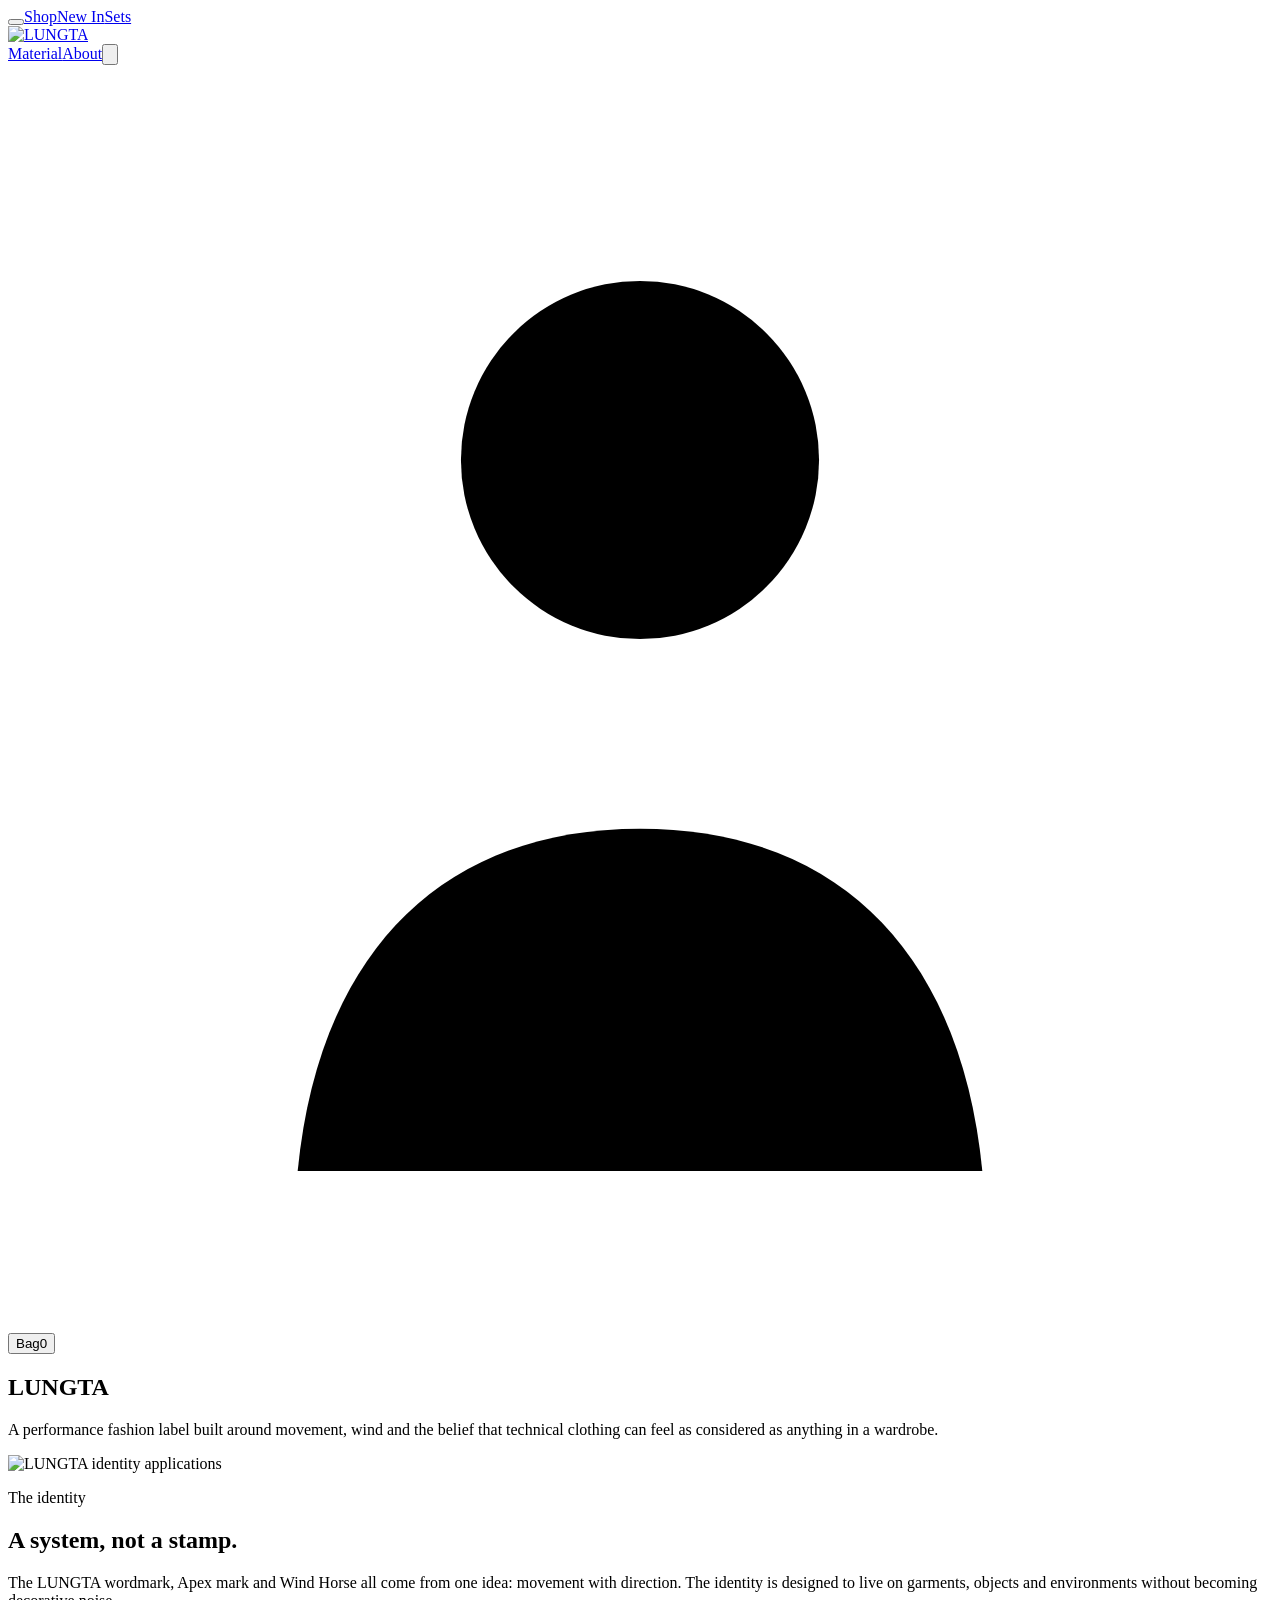
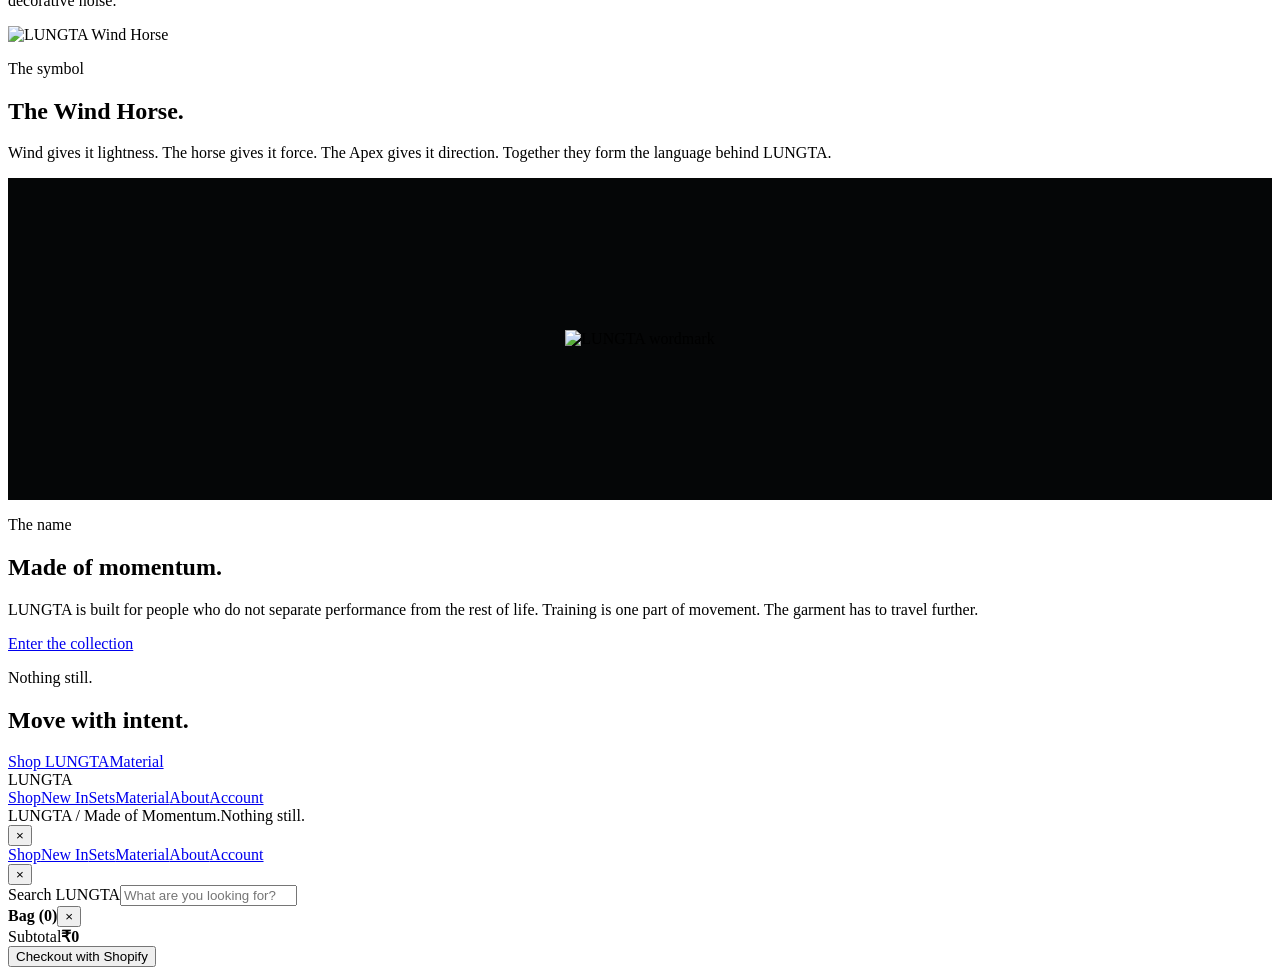
==== about.html @ 59763c2f "Add files via upload" ====
<!doctype html><html lang="en"><head><meta charset="utf-8"><meta name="viewport" content="width=device-width,initial-scale=1,viewport-fit=cover"><meta name="theme-color" content="#f4f1ea"><title>About | LUNGTA</title><meta name="description" content="The world and identity of LUNGTA."><link rel="icon" href="assets/img/favicon.png"><link rel="stylesheet" href="assets/css/styles.css"></head>
<body class="inner-page editorial-page" data-header="dark">
<header class="site-header" data-theme="dark"><div class="header-side left"><button class="menu-button" id="menuButton"></button><a class="nav-link desktop-only" href="shop.html">Shop</a><a class="nav-link desktop-only" href="shop.html?filter=new">New In</a><a class="nav-link desktop-only" href="shop.html?filter=sets">Sets</a></div><a class="header-brand" href="index.html"><img class="wordmark" src="assets/img/wordmark.png" alt="LUNGTA"><img class="apex" src="assets/img/apex.png" alt=""></a><div class="header-side right"><a class="nav-link desktop-only" href="material.html">Material</a><a class="nav-link desktop-only" href="about.html">About</a><button class="icon-button" id="searchButton"><svg viewBox="0 0 24 24"><circle cx="11" cy="11" r="6.7"></circle><path d="m16 16 4 4"></path></svg></button><a class="icon-button account-icon" href="account.html"><svg viewBox="0 0 24 24"><circle cx="12" cy="7.5" r="3.4"></circle><path d="M5.5 21c.4-4.1 2.7-6.5 6.5-6.5s6.1 2.4 6.5 6.5"></path></svg></a><button class="bag-button" id="bagButton"><span class="bag-label">Bag</span><span data-bag-count id="bagCount">0</span></button></div></header>
<main>
<section class="page-hero" data-header-theme="dark"><div class="page-hero-inner"><h1 class="page-title">LUNGTA</h1><p class="page-intro">A performance fashion label built around movement, wind and the belief that technical clothing can feel as considered as anything in a wardrobe.</p></div></section>
<section class="editorial-block"><div class="editorial-media wide" data-reveal><img src="assets/img/brand-applications.webp" alt="LUNGTA identity applications"></div><div class="editorial-copy" data-reveal><p class="eyebrow">The identity</p><h2 class="headline">A system, not a stamp.</h2><p class="body-copy">The LUNGTA wordmark, Apex mark and Wind Horse all come from one idea: movement with direction. The identity is designed to live on garments, objects and environments without becoming decorative noise.</p></div></section>
<section class="editorial-block reverse"><div class="editorial-media" data-reveal><img src="assets/img/wind-horse-mark.webp" alt="LUNGTA Wind Horse"></div><div class="editorial-copy" data-reveal><p class="eyebrow">The symbol</p><h2 class="headline">The Wind Horse.</h2><p class="body-copy">Wind gives it lightness. The horse gives it force. The Apex gives it direction. Together they form the language behind LUNGTA.</p></div></section>
<section class="editorial-block"><div class="editorial-media" data-reveal style="background:#050607;display:grid;place-items:center;padding:12%"><img src="assets/img/wordmark.png" alt="LUNGTA wordmark" style="object-fit:contain"></div><div class="editorial-copy" data-reveal><p class="eyebrow">The name</p><h2 class="headline">Made of momentum.</h2><p class="body-copy">LUNGTA is built for people who do not separate performance from the rest of life. Training is one part of movement. The garment has to travel further.</p><a class="text-link" href="shop.html">Enter the collection</a></div></section>
<section class="final-cta"><p class="eyebrow" data-reveal>Nothing still.</p><h2 class="display" data-reveal>Move with intent.</h2><div class="cta-actions" data-reveal><a class="button" href="shop.html">Shop LUNGTA</a><a class="button outline" href="material.html">Material</a></div></section>
</main>
<footer class="site-footer"><div class="footer-main"><div class="footer-name">LUNGTA</div><div class="footer-links"><a href="shop.html">Shop</a><a href="shop.html?filter=new">New In</a><a href="shop.html?filter=sets">Sets</a><a href="material.html">Material</a><a href="about.html">About</a><a href="account.html">Account</a></div></div><div class="footer-bottom"><span>LUNGTA / Made of Momentum.</span><span>Nothing still.</span></div></footer>
<div class="panel mobile-panel" id="mobileMenu"><button class="panel-close" data-close>×</button><nav><a href="shop.html">Shop</a><a href="shop.html?filter=new">New In</a><a href="shop.html?filter=sets">Sets</a><a href="material.html">Material</a><a href="about.html">About</a><a href="account.html">Account</a></nav></div><div class="panel search-panel" id="searchPanel"><button class="panel-close" data-close>×</button><div class="search-box"><label for="globalSearch">Search LUNGTA</label><input id="globalSearch" type="search" placeholder="What are you looking for?"></div></div><aside class="panel bag-drawer" id="bagDrawer"><div class="bag-inner"><div class="bag-head"><strong>Bag (<span data-bag-count>0</span>)</strong><button class="panel-close" data-close>×</button></div><div class="bag-body" id="bagBody"></div><div class="bag-footer"><div class="bag-total"><span>Subtotal</span><strong id="bagTotal">₹0</strong></div><button class="button" id="checkoutButton">Checkout with Shopify</button></div></div></aside><div class="toast" id="toast"></div>
<script src="assets/js/config.js"></script><script src="assets/js/catalog.js"></script><script src="assets/js/shopify.js"></script><script src="assets/js/site.js"></script></body></html>
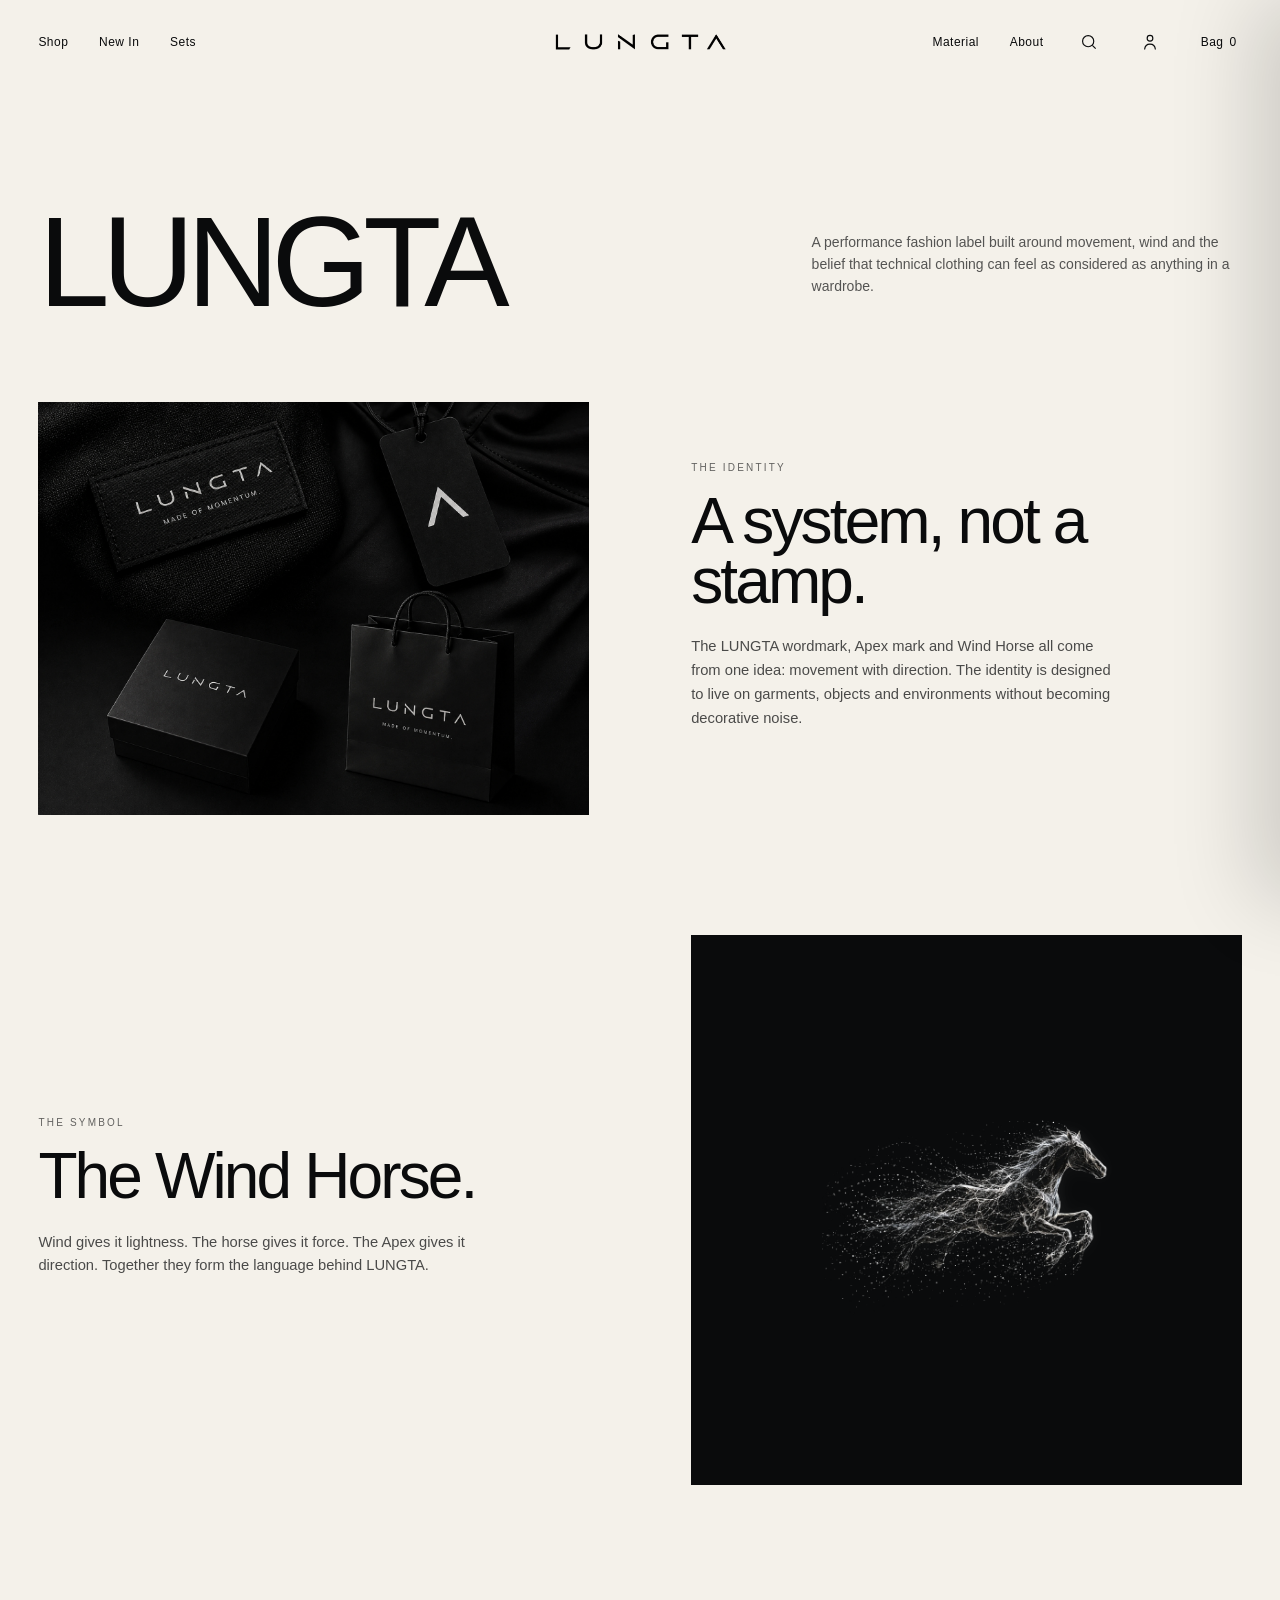
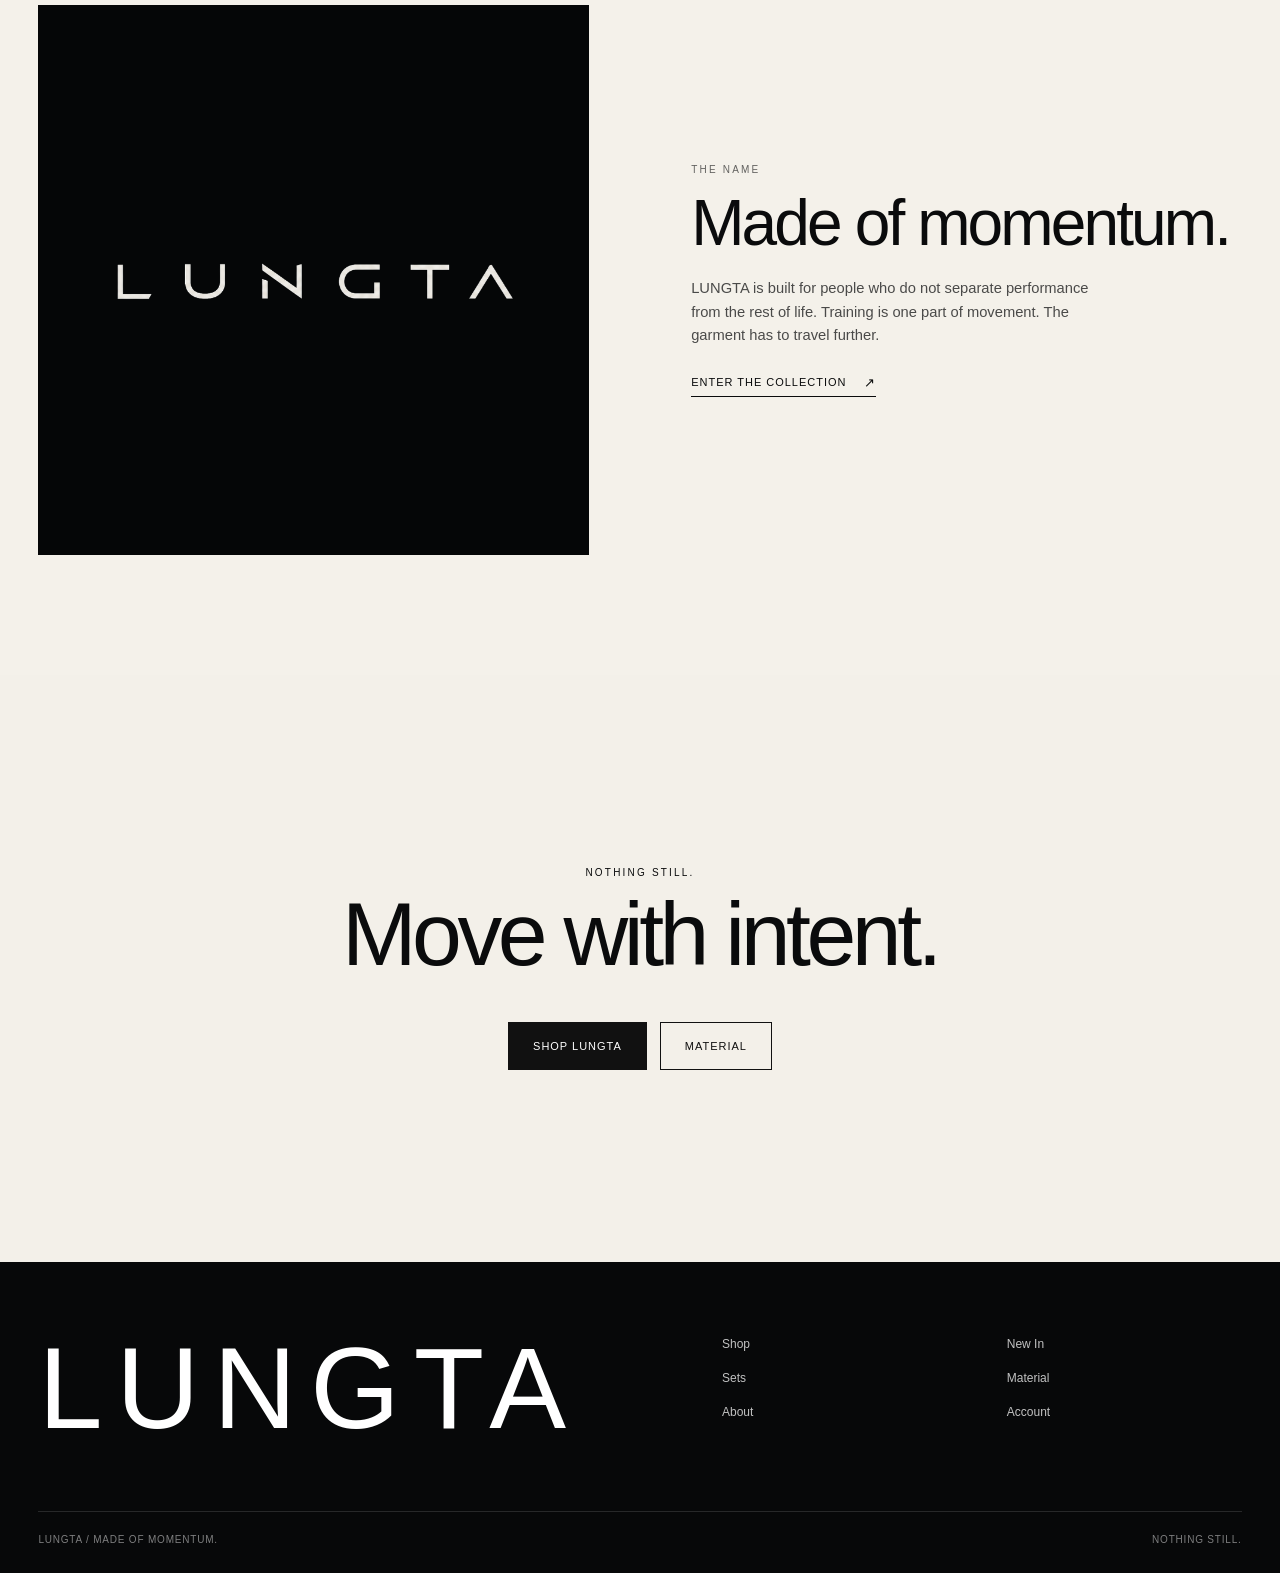
==== commit 585be4cb: "Load Wind Horse motion explicitly on About page" ====
--- a/about.html
+++ b/about.html
@@ -10,4 +10,4 @@
 </main>
 <footer class="site-footer"><div class="footer-main"><div class="footer-name">LUNGTA</div><div class="footer-links"><a href="shop.html">Shop</a><a href="shop.html?filter=new">New In</a><a href="shop.html?filter=sets">Sets</a><a href="material.html">Material</a><a href="about.html">About</a><a href="account.html">Account</a></div></div><div class="footer-bottom"><span>LUNGTA / Made of Momentum.</span><span>Nothing still.</span></div></footer>
 <div class="panel mobile-panel" id="mobileMenu"><button class="panel-close" data-close>×</button><nav><a href="shop.html">Shop</a><a href="shop.html?filter=new">New In</a><a href="shop.html?filter=sets">Sets</a><a href="material.html">Material</a><a href="about.html">About</a><a href="account.html">Account</a></nav></div><div class="panel search-panel" id="searchPanel"><button class="panel-close" data-close>×</button><div class="search-box"><label for="globalSearch">Search LUNGTA</label><input id="globalSearch" type="search" placeholder="What are you looking for?"></div></div><aside class="panel bag-drawer" id="bagDrawer"><div class="bag-inner"><div class="bag-head"><strong>Bag (<span data-bag-count>0</span>)</strong><button class="panel-close" data-close>×</button></div><div class="bag-body" id="bagBody"></div><div class="bag-footer"><div class="bag-total"><span>Subtotal</span><strong id="bagTotal">₹0</strong></div><button class="button" id="checkoutButton">Checkout with Shopify</button></div></div></aside><div class="toast" id="toast"></div>
-<script src="assets/js/config.js"></script><script src="assets/js/catalog.js"></script><script src="assets/js/shopify.js"></script><script src="assets/js/site.js"></script></body></html>
+<script src="assets/js/config.js"></script><script src="assets/js/catalog.js"></script><script src="assets/js/shopify.js"></script><script src="assets/js/site.js"></script><script src="assets/js/brand-motion.js?v=20260818-4" data-lungta-brand-motion></script></body></html>
--- a/assets/css/styles.css
+++ b/assets/css/styles.css
@@ -0,0 +1,30 @@
+:root{
+  --ink:#0a0b0c;--paper:#f3f0e9;--stone:#ded8cd;--white:#fff;--muted:#777872;--line:rgba(16,17,17,.16);
+  --pad:clamp(18px,3vw,52px);--header:84px;--ease:cubic-bezier(.22,.61,.36,1);--max:1480px;
+}
+*{box-sizing:border-box}html{scroll-behavior:smooth;background:var(--ink)}html.no-scroll{overflow:hidden}body{margin:0;color:var(--ink);font-family:"Helvetica Neue",Helvetica,Arial,sans-serif;background:var(--paper);-webkit-font-smoothing:antialiased;overflow-x:hidden}body.home{background:#080a0b;color:#fff}a{color:inherit;text-decoration:none}button,input,select{font:inherit}button{color:inherit}.sr-only{position:absolute;width:1px;height:1px;padding:0;margin:-1px;overflow:hidden;clip:rect(0,0,0,0);white-space:nowrap;border:0}
+.site-header{position:fixed;z-index:100;inset:0 0 auto;height:var(--header);padding:0 var(--pad);display:grid;grid-template-columns:1fr auto 1fr;align-items:center;transition:background .35s var(--ease),color .35s var(--ease),border-color .35s var(--ease);color:#fff;border-bottom:1px solid transparent}.site-header[data-theme="dark"]{color:var(--ink)}.site-header.scrolled[data-theme="dark"]{background:rgba(243,240,233,.92);backdrop-filter:blur(16px);border-color:rgba(10,11,12,.08)}.site-header.scrolled[data-theme="light"]{background:rgba(8,10,11,.28);backdrop-filter:blur(16px);border-color:rgba(255,255,255,.12)}
+.header-side{display:flex;align-items:center;gap:clamp(18px,2.4vw,38px);min-width:0}.header-side.right{justify-content:flex-end}.nav-link{font-size:12px;letter-spacing:.04em;position:relative;white-space:nowrap}.nav-link:after{content:"";position:absolute;left:0;right:0;bottom:-7px;height:1px;background:currentColor;transform:scaleX(0);transform-origin:right;transition:transform .42s var(--ease)}.nav-link:hover:after{transform:scaleX(1);transform-origin:left}.header-brand{width:clamp(170px,14vw,235px);height:36px;position:relative;display:grid;place-items:center}.header-brand img{position:absolute;max-width:100%;max-height:100%;object-fit:contain;filter:none;transition:opacity .45s var(--ease),transform .5s var(--ease),filter .5s var(--ease)}.header-brand .apex{width:31px;height:31px;opacity:0;transform:translateY(5px) scale(.8) rotate(-6deg)}.site-header[data-theme="dark"] .header-brand img{filter:brightness(0)}.site-header[data-theme="light"] .header-brand img{filter:none}.icon-button,.menu-button{border:0;background:none;padding:5px;display:grid;place-items:center;cursor:pointer}.icon-button svg{width:20px;height:20px;stroke:currentColor;fill:none;stroke-width:1.4}.bag-button{display:flex;align-items:center;gap:6px;border:0;background:none;padding:5px;cursor:pointer;font-size:12px;letter-spacing:.04em}.menu-button{display:none;width:26px;height:26px;position:relative}.menu-button:before,.menu-button:after{content:"";position:absolute;width:18px;height:1px;left:4px;background:currentColor}.menu-button:before{top:9px}.menu-button:after{top:16px}
+@media(hover:hover){.header-brand:hover .wordmark{opacity:0;transform:translateY(-3px) scale(.96);filter:blur(1.5px)}.site-header[data-theme="dark"] .header-brand:hover .wordmark{filter:brightness(0) blur(1.5px)}.header-brand:hover .apex{opacity:1;transform:none}.site-header[data-theme="dark"] .header-brand:hover .apex{filter:brightness(0)}}
+.hero{height:100svh;min-height:680px;position:relative;overflow:hidden;background:#73808b;color:#fff}.hero picture,.hero-media{position:absolute;inset:0;width:100%;height:100%}.hero-media{object-fit:cover;object-position:center;display:block;transform:scale(1.015);animation:heroIn 1.15s var(--ease) both}.hero:after{content:"";position:absolute;inset:0;background:linear-gradient(180deg,rgba(1,7,12,.24),rgba(1,7,12,.02) 38%,rgba(1,7,12,.07) 70%,rgba(1,7,12,.27));pointer-events:none}.hero-shop{position:absolute;z-index:3;left:50%;bottom:clamp(34px,6vh,64px);transform:translateX(-50%);display:inline-flex;align-items:center;justify-content:center;min-width:148px;height:46px;padding:0 24px;background:#fff;color:#0a0b0c;border:1px solid rgba(255,255,255,.88);font-size:12px;letter-spacing:.08em;text-transform:uppercase;transition:background .3s,color .3s,transform .3s}.hero-shop:hover{background:#0a0b0c;color:#fff;transform:translateX(-50%) translateY(-2px)}@keyframes heroIn{from{opacity:.72;transform:scale(1.035)}to{opacity:1;transform:scale(1.015)}}
+.section{position:relative}.section-inner{width:min(calc(100% - 2*var(--pad)),var(--max));margin:auto}.eyebrow{margin:0 0 18px;font-size:10px;letter-spacing:.22em;text-transform:uppercase;color:inherit;opacity:.62}.display{margin:0;font-size:clamp(45px,7vw,112px);font-weight:500;letter-spacing:-.05em;line-height:.87}.headline{margin:0;font-size:clamp(36px,5vw,78px);font-weight:500;letter-spacing:-.045em;line-height:.94}.body-copy{font-size:clamp(14px,1.15vw,17px);line-height:1.62;color:inherit;opacity:.72;max-width:430px}.text-link{display:inline-flex;align-items:center;gap:18px;padding-bottom:6px;border-bottom:1px solid currentColor;font-size:11px;letter-spacing:.09em;text-transform:uppercase}.text-link:after{content:"↗";font-size:13px;transition:transform .3s}.text-link:hover:after{transform:translate(3px,-3px)}
+.element-section{min-height:110svh;background:#060708;color:#fff;display:grid;place-items:center;overflow:hidden}.element-grid{display:grid;grid-template-columns:minmax(0,1.3fr) minmax(300px,.7fr);gap:8vw;align-items:center;padding:150px 0 110px}.wind-object{position:relative;min-height:min(68vw,760px);display:grid;place-items:center}.wind-object img{width:min(100%,780px);height:auto;display:block}.wind-object:before{content:"";position:absolute;width:55%;height:55%;border-radius:50%;background:rgba(255,255,255,.035);filter:blur(45px)}
+.nature-section{height:100svh;min-height:720px;overflow:hidden;background:#343c42;color:#fff}.nature-media{position:absolute;inset:-3% 0;width:100%;height:106%;object-fit:cover;object-position:center}.nature-section:after{content:"";position:absolute;inset:0;background:linear-gradient(90deg,rgba(4,7,9,.58),rgba(4,7,9,.05) 54%,rgba(4,7,9,.12))}.nature-copy{position:absolute;z-index:2;left:var(--pad);bottom:clamp(54px,10vh,110px);max-width:560px}.nature-copy .headline{max-width:540px}.nature-copy .body-copy{margin:24px 0 28px}
+.product-section{background:#e8e3d8;color:#121313;padding:150px 0}.product-editorial{display:grid;grid-template-columns:minmax(0,1.2fr) minmax(320px,.8fr);gap:7vw;align-items:center}.product-image{aspect-ratio:5/6;overflow:hidden;background:#23292c}.product-image img{width:100%;height:100%;object-fit:cover;object-position:48% 50%;display:block;transition:transform .9s var(--ease)}.product-image:hover img{transform:scale(1.018)}.product-info{max-width:520px}.product-info .body-copy{margin:24px 0 34px}.product-points{border-top:1px solid var(--line);margin-bottom:34px}.product-point{display:grid;grid-template-columns:44px 1fr;gap:16px;padding:17px 0;border-bottom:1px solid var(--line);font-size:12px}.product-point span:first-child{font-size:9px;letter-spacing:.15em;opacity:.45}
+.horse-section{min-height:100svh;background:#050607;color:#fff;display:grid;place-items:center;padding:120px var(--pad);overflow:hidden}.horse-layout{width:min(100%,var(--max));display:grid;grid-template-columns:1.15fr .85fr;align-items:center;gap:5vw}.horse-visual{position:relative;aspect-ratio:1/1}.horse-visual img{width:100%;height:100%;object-fit:contain}.horse-copy .headline{max-width:520px}.horse-copy .body-copy{margin:22px 0 0}.horse-mark{margin-top:42px;width:64px;filter:none}
+.applications-section{background:#0a0b0c;color:#fff;padding:140px 0}.applications-head{display:flex;justify-content:space-between;align-items:flex-end;gap:30px;margin-bottom:55px}.applications-frame{aspect-ratio:4/3;overflow:hidden;background:#050606}.applications-frame img{width:100%;height:100%;object-fit:cover;display:block;transition:transform 1.2s var(--ease)}.applications-frame:hover img{transform:scale(1.012)}
+.final-cta{background:#f3f0e9;color:#0a0b0c;padding:clamp(100px,15vw,210px) var(--pad);text-align:center}.final-cta .display{max-width:1050px;margin:0 auto 48px}.cta-actions{display:flex;gap:13px;justify-content:center;flex-wrap:wrap}.button{height:48px;padding:0 24px;border:1px solid #111;background:#111;color:#fff;display:inline-flex;align-items:center;justify-content:center;font-size:11px;letter-spacing:.09em;text-transform:uppercase;cursor:pointer;transition:.3s var(--ease)}.button:hover{background:transparent;color:#111}.button.light{background:#fff;color:#111;border-color:#fff}.button.light:hover{background:#111;color:#fff;border-color:#111}.button.outline{background:transparent;color:#111}.button.outline:hover{background:#111;color:#fff}.button:disabled{opacity:.42;cursor:not-allowed}
+.site-footer{background:#070809;color:#fff;padding:75px var(--pad) 28px}.footer-main{display:grid;grid-template-columns:1.2fr 1fr;gap:60px;padding-bottom:70px}.footer-name{font-size:clamp(56px,9vw,150px);letter-spacing:.12em;font-weight:400;line-height:.9}.footer-links{display:grid;grid-template-columns:repeat(2,minmax(120px,1fr));gap:20px 50px;align-content:start}.footer-links a{font-size:12px;opacity:.75}.footer-links a:hover{opacity:1}.footer-bottom{padding-top:22px;border-top:1px solid rgba(255,255,255,.13);display:flex;justify-content:space-between;gap:20px;font-size:10px;letter-spacing:.08em;text-transform:uppercase;color:rgba(255,255,255,.48)}
+[data-reveal]{opacity:0;transform:translateY(28px);transition:opacity .85s var(--ease),transform .85s var(--ease)}[data-reveal].is-visible{opacity:1;transform:none}
+/* inner pages */
+.inner-page{background:#f4f1ea;color:#0a0b0c;padding-top:var(--header);min-height:100vh}.page-hero{padding:clamp(70px,10vw,145px) var(--pad) 60px}.page-hero-inner{width:min(100%,var(--max));margin:auto;display:flex;justify-content:space-between;gap:40px;align-items:flex-end}.page-title{font-size:clamp(62px,10vw,160px);line-height:.78;letter-spacing:-.06em;font-weight:500;margin:0}.page-intro{max-width:430px;font-size:14px;line-height:1.6;opacity:.68}
+.shop-toolbar{position:sticky;top:var(--header);z-index:30;background:rgba(244,241,234,.94);backdrop-filter:blur(14px);border-top:1px solid var(--line);border-bottom:1px solid var(--line);padding:0 var(--pad)}.shop-toolbar-inner{height:58px;width:min(100%,var(--max));margin:auto;display:flex;justify-content:space-between;align-items:center;gap:22px}.filters{display:flex;gap:25px;overflow:auto;scrollbar-width:none}.filter{border:0;background:none;padding:0;font-size:11px;text-transform:uppercase;letter-spacing:.09em;white-space:nowrap;cursor:pointer;opacity:.5}.filter.active,.filter:hover{opacity:1}.shop-count{font-size:10px;letter-spacing:.09em;text-transform:uppercase;opacity:.55}.catalog-wrap{width:min(calc(100% - 2*var(--pad)),var(--max));margin:0 auto;padding:38px 0 120px}.catalog-grid{display:grid;grid-template-columns:repeat(4,minmax(0,1fr));gap:32px 14px}.product-card{display:block}.card-image{position:relative;aspect-ratio:3/4;background:#d9d5cd;overflow:hidden}.card-image img{width:100%;height:100%;object-fit:cover;display:block;transition:transform .65s var(--ease)}.product-card:hover .card-image img{transform:scale(1.018)}.card-badge{position:absolute;top:12px;left:12px;background:rgba(245,242,235,.9);color:#111;padding:6px 8px;font-size:9px;letter-spacing:.11em;text-transform:uppercase}.card-meta{display:flex;justify-content:space-between;gap:18px;padding:13px 1px 0;font-size:12px}.card-meta strong{font-weight:500}.card-meta span{opacity:.68;white-space:nowrap}.card-type{font-size:10px;margin-top:6px;opacity:.48;text-transform:uppercase;letter-spacing:.08em}.catalog-empty{padding:100px 0;text-align:center;opacity:.6}
+.product-page{display:grid;grid-template-columns:minmax(0,1.35fr) minmax(360px,.65fr);min-height:calc(100svh - var(--header));border-top:1px solid var(--line)}.pdp-gallery{background:#ddd8ce;min-height:calc(100svh - var(--header));position:relative}.pdp-gallery img{width:100%;height:calc(100svh - var(--header));object-fit:cover;object-position:center;display:block}.pdp-info{padding:clamp(42px,5vw,80px);align-self:start;position:sticky;top:var(--header)}.pdp-kicker{font-size:10px;letter-spacing:.16em;text-transform:uppercase;opacity:.48}.pdp-title{font-size:clamp(40px,4vw,68px);letter-spacing:-.045em;line-height:.96;font-weight:500;margin:13px 0 14px}.pdp-price{font-size:13px;margin-bottom:30px}.pdp-description{font-size:13px;line-height:1.65;opacity:.7;max-width:430px;margin-bottom:34px}.option-name{font-size:10px;text-transform:uppercase;letter-spacing:.12em;margin-bottom:10px}.option-list{display:flex;flex-wrap:wrap;gap:8px;margin-bottom:28px}.option{min-width:50px;height:40px;border:1px solid rgba(10,11,12,.22);background:transparent;cursor:pointer}.option.active{background:#111;color:#fff;border-color:#111}.pdp-add{width:100%;height:50px;background:#111;color:#fff;border:1px solid #111;text-transform:uppercase;letter-spacing:.09em;font-size:11px;cursor:pointer}.pdp-add:hover{background:transparent;color:#111}.pdp-accordions{margin-top:34px;border-top:1px solid var(--line)}.pdp-accordions details{border-bottom:1px solid var(--line);padding:17px 0;font-size:12px}.pdp-accordions summary{cursor:pointer;list-style:none;display:flex;justify-content:space-between}.pdp-accordions p{opacity:.65;line-height:1.6}
+.editorial-page .page-hero{padding-bottom:90px}.editorial-block{width:min(calc(100% - 2*var(--pad)),var(--max));margin:0 auto 120px;display:grid;grid-template-columns:1fr 1fr;gap:8vw;align-items:center}.editorial-block.reverse .editorial-media{order:2}.editorial-media{aspect-ratio:1/1;background:#0a0b0c;overflow:hidden}.editorial-media.wide{aspect-ratio:4/3}.editorial-media img{width:100%;height:100%;object-fit:cover;display:block}.editorial-copy .headline{font-size:clamp(42px,5vw,78px)}.editorial-copy .body-copy{margin:24px 0}.spec-list{border-top:1px solid var(--line);margin-top:35px}.spec-row{display:grid;grid-template-columns:1fr 1fr;gap:20px;padding:15px 0;border-bottom:1px solid var(--line);font-size:11px}.spec-row span:last-child{opacity:.58;text-align:right}
+.account-shell{width:min(calc(100% - 2*var(--pad)),580px);margin:0 auto;padding:110px 0 160px}.account-shell .headline{text-align:center;margin-bottom:22px}.account-shell .page-intro{text-align:center;margin:0 auto 45px}.account-card{border-top:1px solid var(--line);border-bottom:1px solid var(--line);padding:36px 0}.account-card label{display:block;font-size:10px;text-transform:uppercase;letter-spacing:.1em;margin:0 0 8px}.account-card input{width:100%;height:48px;border:1px solid rgba(10,11,12,.22);background:transparent;padding:0 13px;margin-bottom:18px}.account-card .button{width:100%}.account-note{font-size:11px;line-height:1.55;opacity:.55;margin-top:20px}
+/* overlays */
+.panel{position:fixed;z-index:200;inset:0;background:#f4f1ea;color:#0a0b0c;opacity:0;visibility:hidden;transition:opacity .3s var(--ease),visibility .3s}.panel.open{opacity:1;visibility:visible}.panel-close{position:absolute;top:22px;right:var(--pad);border:0;background:none;font-size:28px;font-weight:300;cursor:pointer}.mobile-panel{display:grid;align-content:center;padding:80px var(--pad)}.mobile-panel nav{display:grid;gap:18px}.mobile-panel a{font-size:clamp(36px,10vw,60px);letter-spacing:-.04em}.search-panel{display:grid;place-items:center}.search-box{width:min(calc(100% - 2*var(--pad)),850px)}.search-box label{display:block;font-size:10px;text-transform:uppercase;letter-spacing:.12em;margin-bottom:18px;opacity:.5}.search-box input{width:100%;border:0;border-bottom:1px solid #111;background:none;font-size:clamp(32px,6vw,80px);letter-spacing:-.04em;padding:10px 0 15px;outline:none}.search-box small{display:block;margin-top:14px;opacity:.45}.bag-drawer{inset:0 0 0 auto;width:min(470px,100%);background:#f4f1ea;box-shadow:-25px 0 80px rgba(0,0,0,.16);transform:translateX(100%);opacity:1;visibility:visible;transition:transform .4s var(--ease)}.bag-drawer.open{transform:none}.bag-inner{height:100%;display:grid;grid-template-rows:auto 1fr auto;padding:28px}.bag-head{display:flex;justify-content:space-between;align-items:center;padding-bottom:20px;border-bottom:1px solid var(--line)}.bag-head strong{font-size:12px;text-transform:uppercase;letter-spacing:.09em}.bag-body{overflow:auto;padding:12px 0}.bag-line{display:grid;grid-template-columns:78px 1fr auto;gap:13px;align-items:center;padding:12px 0;border-bottom:1px solid var(--line);font-size:11px}.bag-thumb{width:78px;height:98px;background:#ddd8ce;overflow:hidden}.bag-thumb img{width:100%;height:100%;object-fit:cover}.bag-line strong{display:block;font-weight:500;margin-bottom:7px}.bag-line small{display:block;opacity:.48}.bag-footer{border-top:1px solid var(--line);padding-top:20px}.bag-total{display:flex;justify-content:space-between;font-size:12px;margin-bottom:18px}.bag-footer .button{width:100%}.empty-bag{display:grid;place-items:center;align-content:center;height:100%;gap:15px;font-size:13px}.toast{position:fixed;z-index:300;left:50%;bottom:24px;transform:translate(-50%,18px);background:#111;color:#fff;padding:12px 16px;font-size:11px;letter-spacing:.03em;opacity:0;visibility:hidden;transition:.3s}.toast.show{opacity:1;visibility:visible;transform:translate(-50%,0)}
+@media(max-width:1050px){.desktop-only{display:none!important}.site-header{grid-template-columns:1fr auto 1fr}.header-side.left{gap:0}.menu-button{display:grid}.catalog-grid{grid-template-columns:repeat(3,1fr)}.element-grid,.product-editorial,.horse-layout,.editorial-block{grid-template-columns:1fr 1fr;gap:5vw}.footer-main{grid-template-columns:1fr}.product-page{grid-template-columns:1fr 420px}}
+@media(max-width:760px){:root{--header:70px}.site-header{padding:0 16px}.header-brand{width:128px;height:30px}.header-side.right{gap:6px}.bag-label{display:none}.hero{min-height:620px}.hero-shop{bottom:29px}.element-grid{grid-template-columns:1fr;padding:105px 0 85px;gap:20px}.wind-object{min-height:66vw;order:2}.element-copy{order:1}.nature-section{min-height:690px}.nature-media{object-position:48% center}.nature-section:after{background:linear-gradient(180deg,rgba(4,7,9,.08),rgba(4,7,9,.58) 68%,rgba(4,7,9,.72))}.nature-copy{left:18px;right:18px;bottom:42px}.product-section{padding:90px 0}.product-editorial{grid-template-columns:1fr;gap:40px}.product-image{aspect-ratio:4/5}.horse-section{padding:90px 18px}.horse-layout{grid-template-columns:1fr;gap:30px}.horse-copy{order:1}.horse-visual{order:2;aspect-ratio:1.1/1}.applications-section{padding:90px 0}.applications-head{display:block}.applications-head .body-copy{margin-top:20px}.applications-frame{aspect-ratio:1/1}.final-cta{padding:100px 18px}.footer-name{font-size:17vw}.footer-links{grid-template-columns:1fr 1fr}.footer-bottom{display:grid}.page-hero{padding:75px 18px 44px}.page-hero-inner{display:block}.page-intro{margin-top:30px}.catalog-wrap{width:calc(100% - 24px);padding-top:18px}.catalog-grid{grid-template-columns:repeat(2,1fr);gap:26px 8px}.shop-toolbar{padding:0 12px}.shop-count{display:none}.product-page{display:block}.pdp-gallery,.pdp-gallery img{height:68svh;min-height:520px}.pdp-info{position:relative;top:auto;padding:38px 18px 80px}.editorial-block,.editorial-block.reverse{grid-template-columns:1fr;margin-bottom:80px}.editorial-block.reverse .editorial-media{order:0}.editorial-page .page-hero{padding-bottom:60px}.account-shell{padding:80px 18px 120px}.bag-drawer{width:100%}}
+@media(max-width:420px){.header-side.right .account-icon{display:none}.catalog-grid{grid-template-columns:1fr 1fr}.card-meta{display:grid;gap:4px}.card-meta span{font-size:11px}.page-title{font-size:18vw}}
+@media(prefers-reduced-motion:reduce){html{scroll-behavior:auto}.hero-media{animation:none;transform:none}[data-reveal]{opacity:1;transform:none;transition:none}[data-parallax]{transform:none!important}.product-image img,.applications-frame img,.card-image img{transition:none}}
